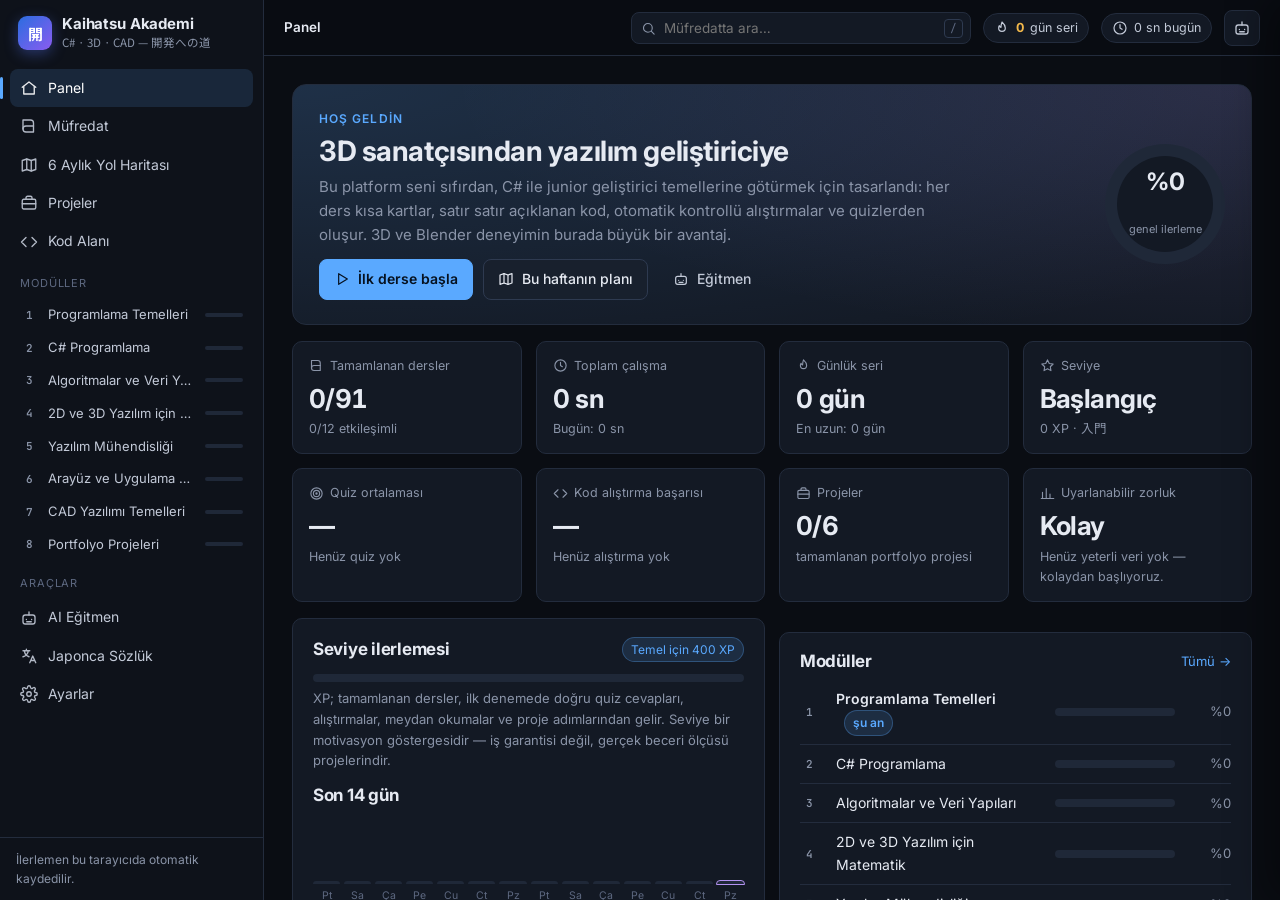
==== academy/index.html @ 4b91a71c "Add Kaihatsu Akademi: interactive C# learning platform (Module 1, tutor, roadmap) Browser-based lear" ====
<!doctype html>
<html lang="tr">
<head>
<meta charset="utf-8">
<meta name="viewport" content="width=device-width, initial-scale=1">
<meta name="description" content="Kaihatsu Akademi — sıfırdan junior yazılım geliştiriciye: C#, algoritmalar, 3D matematik, CAD temelleri, projeler ve Japonca teknik kelimeler.">
<meta name="theme-color" content="#0a0d13">
<title>Kaihatsu Akademi</title>
<link rel="icon" href="data:image/svg+xml,%3Csvg xmlns='http://www.w3.org/2000/svg' viewBox='0 0 32 32'%3E%3Crect width='32' height='32' rx='8' fill='%233b6fe0'/%3E%3Ctext x='16' y='22' font-size='16' text-anchor='middle' fill='white' font-family='sans-serif'%3E%E9%96%8B%3C/text%3E%3C/svg%3E">
<link rel="preconnect" href="https://fonts.googleapis.com">
<link rel="preconnect" href="https://fonts.gstatic.com" crossorigin>
<link href="https://fonts.googleapis.com/css2?family=Inter:wght@400;500;600;700&family=JetBrains+Mono:wght@400;600&family=Noto+Sans+JP:wght@400;600;700&display=swap" rel="stylesheet">
<link rel="stylesheet" href="css/app.css">
</head>
<body>
<noscript><div style="padding:40px;color:#fff;font-family:sans-serif">Bu uygulama JavaScript gerektirir.</div></noscript>
<script type="module" src="js/main.js"></script>
</body>
</html>
---- academy/css/app.css ----
/* Kaihatsu Akademi — koyu, geliştirici aracı estetiği */
:root {
  --bg: #0a0d13;
  --bg-2: #0e121a;
  --panel: #131924;
  --panel-2: #18202d;
  --panel-3: #1f2838;
  --border: #232c3d;
  --border-2: #2e3a50;
  --fg: #e6eaf2;
  --fg-2: #c3cad8;
  --muted: #8a94a8;
  --faint: #5d6880;
  --accent: #5aa9ff;
  --accent-soft: rgba(90, 169, 255, .14);
  --accent-2: #b392f0;
  --ok: #3fd18f;
  --ok-soft: rgba(63, 209, 143, .13);
  --warn: #f2b84b;
  --warn-soft: rgba(242, 184, 75, .13);
  --err: #ff6b6b;
  --err-soft: rgba(255, 107, 107, .13);
  --x: #ff5d6c; --y: #78d35b; --z: #4f9dff;
  --code-bg: #0c1018;
  --radius: 10px;
  --radius-sm: 7px;
  --shadow: 0 10px 30px rgba(0, 0, 0, .35);
  --font: 'Inter', 'Noto Sans JP', system-ui, -apple-system, 'Segoe UI', sans-serif;
  --mono: 'JetBrains Mono', ui-monospace, 'Cascadia Code', Consolas, monospace;
  --jp: 'Noto Sans JP', 'Hiragino Sans', 'Yu Gothic', sans-serif;
  --sidebar-w: 264px;
  --topbar-h: 56px;
  --code-size: 14px;
  color-scheme: dark;
}

* { box-sizing: border-box; }
html, body { margin: 0; height: 100%; }
body {
  background: var(--bg);
  color: var(--fg);
  font: 15px/1.6 var(--font);
  -webkit-font-smoothing: antialiased;
  overflow: hidden;
}
a { color: var(--accent); text-decoration: none; }
svg.ico { width: 16px; height: 16px; flex: none; vertical-align: -3px; }
.stat .k svg.ico { width: 15px; height: 15px; }
a:hover { text-decoration: underline; }
button { font: inherit; color: inherit; }
code, pre, kbd { font-family: var(--mono); }
:focus-visible { outline: 2px solid var(--accent); outline-offset: 2px; }
::selection { background: rgba(90, 169, 255, .35); }
::-webkit-scrollbar { width: 10px; height: 10px; }
::-webkit-scrollbar-thumb { background: #263043; border-radius: 10px; border: 2px solid transparent; background-clip: padding-box; }
::-webkit-scrollbar-track { background: transparent; }

/* ---------- Ana yerleşim ---------- */
.app { display: grid; grid-template-columns: var(--sidebar-w) 1fr; height: 100vh; height: 100dvh; }
.sidebar {
  background: var(--bg-2); border-right: 1px solid var(--border);
  display: flex; flex-direction: column; min-height: 0;
}
.brand { display: flex; align-items: center; gap: 10px; padding: 16px 18px 12px; }
.brand-mark {
  width: 34px; height: 34px; border-radius: 9px; display: grid; place-items: center;
  background: linear-gradient(135deg, #2b6de0, #8a5cf0); font: 700 15px var(--jp); color: #fff;
  box-shadow: 0 4px 14px rgba(90, 120, 255, .35);
}
.brand-name { font-weight: 700; letter-spacing: -.01em; line-height: 1.1; }
.brand-sub { font-size: 11.5px; color: var(--muted); font-family: var(--jp); }
.nav { padding: 6px 10px; overflow-y: auto; flex: 1; }
.nav-section { font-size: 11px; text-transform: uppercase; letter-spacing: .08em; color: var(--faint); padding: 14px 10px 6px; }
.nav a {
  display: flex; align-items: center; gap: 10px; padding: 8px 10px; border-radius: 8px;
  color: var(--fg-2); font-size: 14px; text-decoration: none; position: relative;
}
.nav a:hover { background: var(--panel); color: var(--fg); }
.nav a.active { background: var(--accent-soft); color: #fff; }
.nav a.active::before { content: ''; position: absolute; left: -10px; top: 8px; bottom: 8px; width: 3px; border-radius: 3px; background: var(--accent); }
.nav .ico { width: 18px; height: 18px; flex: none; opacity: .9; }
.nav .mod-link { font-size: 13px; padding: 6px 10px; }
.mod-num { font: 600 11px var(--mono); color: var(--muted); width: 18px; text-align: center; flex: none; }
.mini-bar { margin-left: auto; width: 38px; height: 4px; border-radius: 4px; background: var(--panel-3); overflow: hidden; flex: none; }
.mini-bar i { display: block; height: 100%; background: var(--ok); }
.sidebar-foot { padding: 12px 16px; border-top: 1px solid var(--border); font-size: 12px; color: var(--muted); }

.main { display: flex; flex-direction: column; min-width: 0; min-height: 0; }
.topbar {
  height: var(--topbar-h); flex: none; display: flex; align-items: center; gap: 12px; padding: 0 20px;
  border-bottom: 1px solid var(--border); background: rgba(10, 13, 19, .85); backdrop-filter: blur(8px);
}
.crumbs { font-size: 13.5px; color: var(--muted); white-space: nowrap; overflow: hidden; text-overflow: ellipsis; min-width: 0; }
.crumbs b { color: var(--fg); font-weight: 600; }
.top-search { margin-left: auto; position: relative; width: min(340px, 34vw); }
.top-search input[type=search] {
  width: 100%; background: var(--panel); border: 1px solid var(--border); border-radius: 8px;
  color: var(--fg); padding: 7px 12px 7px 32px; font: 13.5px var(--font);
}
.top-search svg { position: absolute; left: 10px; top: 9px; width: 15px; height: 15px; color: var(--muted); }
.top-search kbd { position: absolute; right: 8px; top: 7px; font-size: 11px; color: var(--faint); border: 1px solid var(--border-2); border-radius: 4px; padding: 0 5px; }
.pill {
  display: inline-flex; align-items: center; gap: 6px; padding: 4px 10px; border-radius: 99px; font-size: 12.5px;
  background: var(--panel); border: 1px solid var(--border); color: var(--fg-2); white-space: nowrap;
}
.pill.streak b { color: var(--warn); }
.icon-btn {
  display: inline-grid; place-items: center; width: 36px; height: 36px; border-radius: 8px; border: 1px solid var(--border);
  background: var(--panel); cursor: pointer; color: var(--fg-2); flex: none;
}
.icon-btn:hover { background: var(--panel-2); color: var(--fg); }
.icon-btn svg { width: 18px; height: 18px; }
.menu-btn { display: none; }
.view { flex: 1; overflow-y: auto; min-height: 0; }
.page { max-width: 1180px; margin: 0 auto; padding: 28px 28px 80px; }
.page.wide { max-width: 1500px; }

/* ---------- Tipografi ---------- */
h1, h2, h3, h4 { line-height: 1.25; margin: 0 0 .5em; letter-spacing: -.015em; }
h1 { font-size: 28px; }
h2 { font-size: 21px; }
h3 { font-size: 17px; }
p { margin: 0 0 .8em; }
.muted { color: var(--muted); }
.small { font-size: 13px; }
.jp { font-family: var(--jp); }
.eyebrow { font-size: 12px; text-transform: uppercase; letter-spacing: .09em; color: var(--accent); font-weight: 600; }
.tri { display: flex; flex-wrap: wrap; gap: 6px 14px; color: var(--muted); font-size: 13.5px; margin-top: 4px; }
.tri .jp { color: var(--accent-2); }
.prose { color: var(--fg-2); }
.prose p, .prose li { color: var(--fg-2); }
.prose b, .prose strong { color: var(--fg); }
.prose ul, .prose ol { padding-left: 1.3em; margin: 0 0 .9em; }
.prose li { margin: .25em 0; }
.prose code, code.inline {
  background: var(--panel-3); border: 1px solid var(--border); border-radius: 5px; padding: 1px 5px; font-size: .88em; color: #ffd28a;
}
.prose pre { background: var(--code-bg); border: 1px solid var(--border); border-radius: 8px; padding: 12px 14px; overflow-x: auto; font-size: 13.5px; }
.prose pre code { background: none; border: 0; padding: 0; color: var(--fg); }
pre.expected { background: var(--code-bg); border: 1px dashed var(--border-2); border-radius: 8px; padding: 10px 14px; font-size: 13.5px; color: #b7f5cf; white-space: pre; overflow-x: auto; }
.callout { border: 1px solid var(--border-2); border-left: 3px solid var(--accent); background: var(--accent-soft); padding: 12px 14px; border-radius: 8px; margin: 12px 0; }
.callout.tip { border-left-color: var(--ok); background: var(--ok-soft); }
.callout.warn { border-left-color: var(--warn); background: var(--warn-soft); }
table.compare { width: 100%; border-collapse: collapse; margin: 10px 0; font-size: 14px; }
table.compare th, table.compare td { border: 1px solid var(--border); padding: 8px 10px; text-align: left; vertical-align: top; }
table.compare th { background: var(--panel-2); color: var(--fg); font-weight: 600; }

/* Terim çipi: <t en ja> */
.term {
  border-bottom: 1px dashed var(--accent-2); cursor: help; position: relative; color: var(--fg);
}
.term .tip {
  display: none; position: absolute; bottom: calc(100% + 6px); left: 50%; transform: translateX(-50%);
  background: #0b0f17; border: 1px solid var(--border-2); border-radius: 8px; padding: 6px 10px; white-space: nowrap;
  font-size: 12.5px; z-index: 20; box-shadow: var(--shadow); line-height: 1.5;
}
.term:hover .tip, .term:focus .tip { display: block; }
.term .tip .en { color: var(--accent); font-weight: 600; }
.term .tip .ja { color: var(--accent-2); font-family: var(--jp); margin-left: 8px; }

/* ---------- Bileşenler ---------- */
.card { background: var(--panel); border: 1px solid var(--border); border-radius: var(--radius); padding: 18px 20px; }
.card + .card { margin-top: 14px; }
.card.flat { background: transparent; }
.card h3 { margin-bottom: 8px; }
.grid { display: grid; gap: 14px; }
.grid.c2 { grid-template-columns: repeat(2, minmax(0, 1fr)); }
.grid.c3 { grid-template-columns: repeat(3, minmax(0, 1fr)); }
.grid.c4 { grid-template-columns: repeat(4, minmax(0, 1fr)); }
.row { display: flex; align-items: center; gap: 10px; flex-wrap: wrap; }
.row.between { justify-content: space-between; }
.spacer { flex: 1; }
.stack > * + * { margin-top: 12px; }

.btn {
  display: inline-flex; align-items: center; justify-content: center; gap: 8px; padding: 8px 14px; border-radius: 8px;
  border: 1px solid var(--border-2); background: var(--panel-2); color: var(--fg); cursor: pointer; font-size: 14px; font-weight: 500;
  text-decoration: none; white-space: nowrap; transition: background .12s, border-color .12s, transform .05s;
}
.btn:hover { background: var(--panel-3); text-decoration: none; }
.btn:active { transform: translateY(1px); }
.btn:disabled { opacity: .45; cursor: not-allowed; }
.btn.primary { background: var(--accent); border-color: var(--accent); color: #06111f; font-weight: 600; }
.btn.primary:hover { background: #77b9ff; }
.btn.ok { background: var(--ok); border-color: var(--ok); color: #062014; font-weight: 600; }
.btn.ghost { background: transparent; border-color: transparent; color: var(--fg-2); }
.btn.ghost:hover { background: var(--panel-2); }
.btn.danger { border-color: rgba(255, 107, 107, .5); color: var(--err); background: transparent; }
.btn.sm { padding: 5px 10px; font-size: 13px; }
.btn svg { width: 16px; height: 16px; }

.badge { display: inline-flex; align-items: center; gap: 5px; font-size: 12px; padding: 2px 8px; border-radius: 99px; background: var(--panel-3); color: var(--fg-2); border: 1px solid var(--border); white-space: nowrap; }
.badge.ok { background: var(--ok-soft); color: var(--ok); border-color: rgba(63, 209, 143, .3); }
.badge.warn { background: var(--warn-soft); color: var(--warn); border-color: rgba(242, 184, 75, .3); }
.badge.err { background: var(--err-soft); color: var(--err); border-color: rgba(255, 107, 107, .3); }
.badge.acc { background: var(--accent-soft); color: var(--accent); border-color: rgba(90, 169, 255, .3); }
.badge.lock { color: var(--faint); }

.bar { height: 8px; background: var(--panel-3); border-radius: 8px; overflow: hidden; }
.bar > i { display: block; height: 100%; background: linear-gradient(90deg, var(--accent), var(--accent-2)); border-radius: 8px; transition: width .4s; }
.bar.ok > i { background: var(--ok); }

input[type=text], input[type=password], input[type=date], input[type=search], textarea, select {
  background: var(--code-bg); border: 1px solid var(--border-2); color: var(--fg); border-radius: 8px; padding: 8px 10px; font: 14px var(--font); width: 100%;
}
textarea { font-family: var(--mono); font-size: 13px; resize: vertical; }
label.field { display: block; font-size: 13px; color: var(--muted); margin-bottom: 4px; }
.check { display: flex; align-items: flex-start; gap: 10px; cursor: pointer; padding: 6px 0; }
.check input { margin-top: 4px; accent-color: var(--ok); width: 16px; height: 16px; flex: none; }
.check.done span { color: var(--muted); text-decoration: line-through; }

.tabs { display: flex; gap: 2px; border-bottom: 1px solid var(--border); overflow-x: auto; }
.tabs button {
  background: none; border: 0; padding: 9px 14px; color: var(--muted); cursor: pointer; font-size: 13.5px; border-bottom: 2px solid transparent; white-space: nowrap;
}
.tabs button.active { color: var(--fg); border-bottom-color: var(--accent); }
.tabs button:hover { color: var(--fg); }

.empty { text-align: center; color: var(--muted); padding: 40px 20px; }
.toast-wrap { position: fixed; right: 18px; bottom: 18px; display: flex; flex-direction: column; gap: 8px; z-index: 100; }
.toast { background: var(--panel-2); border: 1px solid var(--border-2); border-radius: 10px; padding: 10px 14px; box-shadow: var(--shadow); font-size: 14px; animation: pop .25s ease; max-width: 360px; }
.toast.ok { border-left: 3px solid var(--ok); }
.toast.err { border-left: 3px solid var(--err); }
@keyframes pop { from { transform: translateY(8px); opacity: 0; } to { transform: none; opacity: 1; } }

/* ---------- Kod editörü ---------- */
.editor {
  position: relative; background: var(--code-bg); border: 1px solid var(--border); border-radius: var(--radius);
  font: var(--code-size)/1.6 var(--mono); overflow: hidden; min-height: 60px;
}
.editor .gutter {
  flex: none; padding: 12px 0; text-align: right; color: var(--faint); background: #0a0e15; border-right: 1px solid var(--border);
  user-select: none; min-width: 44px; overflow: hidden;
}
.editor .gutter div { padding: 0 10px 0 8px; height: calc(var(--code-size) * 1.6); }
.editor .gutter div.cur { color: var(--fg); background: rgba(90, 169, 255, .12); }
.editor .gutter div.err { color: var(--err); background: var(--err-soft); }
.editor .gutter div.has-exp { color: var(--accent); cursor: pointer; }
.editor .surface { position: relative; min-width: 0; }
.editor pre, .editor textarea {
  margin: 0; padding: 12px 14px; font: inherit; line-height: inherit; tab-size: 4; white-space: pre; border: 0; min-height: 100%;
  letter-spacing: 0; word-spacing: 0;
}
.editor pre { pointer-events: none; color: #d4dae6; position: relative; z-index: 1; min-width: max-content; }
.editor textarea {
  position: absolute; inset: 0; width: 100%; height: 100%; background: transparent; color: transparent; caret-color: #fff;
  resize: none; outline: none; overflow: hidden; z-index: 2; border-radius: 0;
}
.editor.readonly textarea { display: none; }
.editor .hl-line { position: absolute; left: 0; right: 0; height: calc(var(--code-size) * 1.6); background: rgba(90, 169, 255, .16); border-left: 3px solid var(--accent); z-index: 0; pointer-events: none; }
.editor .hl-line.err { background: var(--err-soft); border-left-color: var(--err); }
.editor .hl-line.sel { background: rgba(179, 146, 240, .14); border-left-color: var(--accent-2); }
.editor.readonly pre { pointer-events: auto; cursor: default; }
.editor .line { display: block; min-height: calc(var(--code-size) * 1.6); }
.editor .line.clickable { cursor: pointer; }
.editor .line.clickable:hover { background: rgba(255, 255, 255, .03); }
.tok-kw { color: #c792ea; }
.tok-type { color: #4fd6be; }
.tok-str { color: #c3e88d; }
.tok-num { color: #f78c6c; }
.tok-com { color: #5f6d86; font-style: italic; }
.tok-fn { color: #82aaff; }
.tok-op { color: #89ddff; }

/* ---------- Çalıştırma paneli ---------- */
.runner { border: 1px solid var(--border); border-radius: var(--radius); background: var(--panel); overflow: hidden; }
.runner-bar { display: flex; align-items: center; gap: 8px; padding: 8px 10px; border-bottom: 1px solid var(--border); flex-wrap: wrap; background: var(--panel-2); }
.runner-bar .meta { margin-left: auto; font-size: 12px; color: var(--faint); font-family: var(--mono); }
.console {
  font: 13.5px/1.55 var(--mono); padding: 12px 14px; min-height: 90px; max-height: 320px; overflow: auto; white-space: pre-wrap; word-break: break-word;
  background: #080b11; color: #dfe6f2;
}
.console .placeholder { color: var(--faint); }
.console .err-line { color: var(--err); }
.console .in-echo { color: var(--accent-2); }
.err-box { margin: 10px; border: 1px solid rgba(255, 107, 107, .35); border-radius: 8px; background: var(--err-soft); padding: 10px 12px; font-size: 14px; }
.err-box h4 { margin: 0 0 4px; color: var(--err); font-size: 14px; }
.err-box .why { color: var(--fg-2); }
.err-box .fix { margin-top: 6px; color: var(--fg); }
.err-box .fix::before { content: '💡 '; }
.vars { width: 100%; border-collapse: collapse; font: 13px var(--mono); }
.vars th, .vars td { padding: 6px 12px; border-bottom: 1px solid var(--border); text-align: left; }
.vars th { color: var(--muted); font-weight: 500; font-family: var(--font); font-size: 12px; text-transform: uppercase; letter-spacing: .05em; }
.vars td.t { color: #4fd6be; }
.vars td.v { color: #ffd28a; word-break: break-all; }
.vars tr.changed td { background: rgba(63, 209, 143, .1); }
.stepper { display: flex; align-items: center; gap: 6px; padding: 8px 10px; border-top: 1px solid var(--border); background: var(--panel-2); flex-wrap: wrap; }
.stepper input[type=range] { flex: 1; min-width: 120px; accent-color: var(--accent); }
.stepper .pos { font: 12px var(--mono); color: var(--muted); min-width: 90px; text-align: right; }
.stdin-area { padding: 10px; }
.stdin-area textarea { min-height: 70px; }

/* ---------- Ders sayfası ---------- */
.lesson-head { padding: 22px 28px 0; max-width: 1500px; margin: 0 auto; }
.phases { display: flex; gap: 6px; margin: 16px 0 0; flex-wrap: wrap; }
.phase {
  display: inline-flex; align-items: center; gap: 8px; padding: 7px 12px; border-radius: 8px; font-size: 13px;
  background: var(--panel); border: 1px solid var(--border); color: var(--muted); cursor: pointer;
}
.phase .n { width: 20px; height: 20px; border-radius: 50%; display: grid; place-items: center; font: 600 11px var(--mono); background: var(--panel-3); color: var(--fg-2); }
.phase.active { border-color: var(--accent); color: var(--fg); background: var(--accent-soft); }
.phase.done .n { background: var(--ok); color: #052014; }
.phase.locked { opacity: .5; cursor: not-allowed; }
.lesson-body { max-width: 1500px; margin: 0 auto; padding: 18px 28px 80px; }
.step-card { max-width: 860px; }
.step-wrap { display: grid; grid-template-columns: minmax(0, 1fr); gap: 18px; }
.step-wrap.with-code { grid-template-columns: minmax(0, 1.05fr) minmax(0, 1fr); align-items: start; }
.step-kind { display: inline-flex; align-items: center; gap: 6px; font-size: 12px; font-weight: 600; letter-spacing: .06em; text-transform: uppercase; margin-bottom: 8px; }
.k-concept { color: var(--accent); } .k-analogy { color: var(--accent-2); } .k-visual { color: #4fd6be; }
.k-code { color: #82aaff; } .k-warning { color: var(--warn); } .k-cad { color: #ff9e64; } .k-predict { color: #f78c6c; }
.step-dots { display: flex; gap: 5px; flex-wrap: wrap; align-items: center; }
.step-dots button { width: 26px; height: 6px; border-radius: 6px; border: 0; background: var(--panel-3); cursor: pointer; padding: 0; }
.step-dots button.seen { background: #3b4a64; }
.step-dots button.cur { background: var(--accent); }
.step-nav { display: flex; align-items: center; gap: 10px; margin-top: 18px; flex-wrap: wrap; }
.visual svg { width: 100%; height: auto; display: block; }
.visual { background: var(--code-bg); border: 1px solid var(--border); border-radius: var(--radius); padding: 14px; overflow-x: auto; }
.visual .box { fill: var(--panel-2); stroke: var(--border-2); stroke-width: 1.5; }
.visual .box.hi { fill: rgba(90, 169, 255, .14); stroke: var(--accent); }
.visual .box.dim { fill: transparent; stroke-dasharray: 4 4; }
.visual .box.ok { fill: var(--ok-soft); stroke: var(--ok); }
.visual .box.warn { fill: var(--warn-soft); stroke: var(--warn); }
.visual .box.err { fill: var(--err-soft); stroke: var(--err); }
.visual .t1 { fill: var(--fg); font-weight: 600; font-family: var(--font); }
.visual .t2 { fill: var(--muted); font-size: 12px; font-family: var(--font); }
.visual .t3 { fill: var(--accent); font-size: 11.5px; font-family: var(--font); }
.visual text.mono, .visual .mono { font-family: var(--mono); }
.visual .ln { stroke: var(--border-2); stroke-width: 1.5; fill: none; }
.visual .acc { fill: var(--accent); }
.explain-panel { border: 1px solid var(--border); background: var(--panel-2); border-radius: var(--radius); padding: 12px 14px; font-size: 14px; min-height: 70px; }
.explain-panel .ln-no { font: 600 12px var(--mono); color: var(--accent); margin-right: 6px; }
.option-list { display: grid; gap: 8px; margin: 12px 0; }
.option {
  text-align: left; padding: 10px 14px; border-radius: 8px; border: 1px solid var(--border-2); background: var(--panel-2); cursor: pointer;
  display: flex; gap: 10px; align-items: flex-start; font-size: 14.5px; color: var(--fg);
}
.option:hover:not(:disabled) { border-color: var(--accent); }
.option .key { font: 600 12px var(--mono); color: var(--muted); border: 1px solid var(--border-2); border-radius: 5px; padding: 0 6px; margin-top: 2px; flex: none; }
.option pre { margin: 0; font: 13.5px var(--mono); white-space: pre-wrap; }
.option.correct { border-color: var(--ok); background: var(--ok-soft); }
.option.wrong { border-color: var(--err); background: var(--err-soft); }
.option:disabled { cursor: default; }
.feedback { border-radius: 8px; padding: 12px 14px; margin-top: 10px; font-size: 14.5px; }
.feedback.ok { background: var(--ok-soft); border: 1px solid rgba(63, 209, 143, .35); }
.feedback.bad { background: var(--err-soft); border: 1px solid rgba(255, 107, 107, .35); }
.feedback.info { background: var(--accent-soft); border: 1px solid rgba(90, 169, 255, .3); }
.feedback h4 { margin: 0 0 4px; font-size: 15px; }
.diff { display: grid; grid-template-columns: 1fr 1fr; gap: 8px; margin-top: 8px; }
.diff pre { margin: 0; background: var(--code-bg); border: 1px solid var(--border); border-radius: 6px; padding: 8px 10px; font-size: 12.5px; white-space: pre-wrap; max-height: 180px; overflow: auto; }
.diff .lbl { font-size: 11.5px; color: var(--muted); text-transform: uppercase; letter-spacing: .05em; margin-bottom: 3px; }
.ex-layout { display: grid; grid-template-columns: minmax(300px, .9fr) minmax(0, 1.25fr); gap: 18px; align-items: start; }
.ex-side { position: sticky; top: 0; }
.hint { border: 1px solid rgba(242, 184, 75, .3); background: var(--warn-soft); border-radius: 8px; padding: 9px 12px; font-size: 14px; margin-top: 8px; }
.hint b { color: var(--warn); }
.checks { list-style: none; padding: 0; margin: 10px 0 0; font-size: 13.5px; }
.checks li { display: flex; gap: 8px; padding: 3px 0; color: var(--fg-2); }
.checks li .i { width: 18px; flex: none; text-align: center; }
.vocab-table { width: 100%; border-collapse: collapse; font-size: 14px; }
.vocab-table th, .vocab-table td { padding: 8px 10px; border-bottom: 1px solid var(--border); text-align: left; }
.vocab-table th { color: var(--muted); font-size: 12px; text-transform: uppercase; letter-spacing: .05em; font-weight: 500; }
.vocab-table td.ja { font-family: var(--jp); font-size: 16px; color: var(--accent-2); }
.vocab-table td.ro { color: var(--muted); font-style: italic; }
.speak { background: none; border: 0; cursor: pointer; color: var(--muted); padding: 2px 4px; }
.speak:hover { color: var(--fg); }

/* ---------- Pano (dashboard) ---------- */
.hero {
  background: radial-gradient(1200px 300px at 0% 0%, rgba(90, 169, 255, .16), transparent), radial-gradient(800px 260px at 100% 0%, rgba(179, 146, 240, .14), transparent), var(--panel);
  border: 1px solid var(--border); border-radius: 14px; padding: 24px 26px; display: grid; grid-template-columns: 1fr auto; gap: 20px; align-items: center;
}
.stat { background: var(--panel); border: 1px solid var(--border); border-radius: var(--radius); padding: 14px 16px; }
.stat .k { font-size: 12.5px; color: var(--muted); display: flex; align-items: center; gap: 6px; }
.stat .v { font-size: 26px; font-weight: 700; letter-spacing: -.02em; margin-top: 2px; font-variant-numeric: tabular-nums; }
.stat .s { font-size: 12.5px; color: var(--muted); }
.ring { --p: 0; width: 120px; height: 120px; border-radius: 50%; display: grid; place-items: center;
  background: conic-gradient(var(--accent) calc(var(--p) * 1%), var(--panel-3) 0); }
.ring > div { width: 96px; height: 96px; border-radius: 50%; background: var(--panel); display: grid; place-items: center; text-align: center; }
.ring b { font-size: 24px; display: block; line-height: 1; }
.ring span { font-size: 11px; color: var(--muted); }
.activity { display: flex; align-items: flex-end; gap: 4px; height: 70px; }
.activity div { flex: 1; background: var(--panel-3); border-radius: 3px 3px 0 0; min-height: 3px; position: relative; }
.activity div.has { background: linear-gradient(180deg, var(--accent), #3b6fd0); }
.activity div.today { outline: 1px solid var(--accent-2); }
.act-labels { display: flex; gap: 4px; font-size: 10.5px; color: var(--faint); margin-top: 4px; }
.act-labels span { flex: 1; text-align: center; }
.mod-row { display: grid; grid-template-columns: 26px 1fr 120px 46px; gap: 10px; align-items: center; padding: 8px 0; border-bottom: 1px solid var(--border); font-size: 14px; }
.mod-row:last-child { border-bottom: 0; }

/* ---------- Müfredat ---------- */
.mod-card { display: block; color: inherit; text-decoration: none !important; transition: border-color .15s, transform .15s; }
.mod-card:hover { border-color: var(--border-2); transform: translateY(-1px); }
.mod-card .num { font: 700 13px var(--mono); color: var(--accent); }
.lesson-list { list-style: none; padding: 0; margin: 0; }
.lesson-item { display: flex; align-items: center; gap: 12px; padding: 12px 14px; border: 1px solid var(--border); border-radius: 9px; background: var(--panel); margin-bottom: 8px; color: var(--fg); text-decoration: none !important; }
.lesson-item:hover { border-color: var(--border-2); background: var(--panel-2); }
.lesson-item.locked { opacity: .6; }
.lesson-item .st { width: 28px; height: 28px; border-radius: 50%; display: grid; place-items: center; flex: none; background: var(--panel-3); font: 600 12px var(--mono); color: var(--fg-2); }
.lesson-item .st.done { background: var(--ok); color: #052014; }
.lesson-item .st.cur { background: var(--accent); color: #06111f; }
.lesson-item .t { flex: 1; min-width: 0; }
.lesson-item .t small { display: block; color: var(--muted); font-size: 12.5px; }

/* ---------- Eğitmen ---------- */
.tutor-drawer {
  position: fixed; top: 0; right: 0; bottom: 0; width: min(440px, 100vw); background: var(--bg-2); border-left: 1px solid var(--border);
  box-shadow: -10px 0 40px rgba(0, 0, 0, .4); transform: translateX(100%); transition: transform .25s ease; z-index: 60; display: flex; flex-direction: column;
}
.tutor-drawer.open { transform: none; }
.tutor { display: flex; flex-direction: column; min-height: 0; height: 100%; }
.tutor-head { padding: 14px 16px; border-bottom: 1px solid var(--border); display: flex; align-items: center; gap: 10px; }
.tutor-avatar { width: 34px; height: 34px; border-radius: 50%; background: linear-gradient(135deg, #3fd18f, #2b8de0); display: grid; place-items: center; font-family: var(--jp); font-weight: 700; color: #04121c; flex: none; }
.tutor-msgs { flex: 1; overflow-y: auto; padding: 14px 16px; display: flex; flex-direction: column; gap: 12px; min-height: 0; }
.msg { max-width: 92%; padding: 10px 13px; border-radius: 12px; font-size: 14px; line-height: 1.55; }
.msg.user { align-self: flex-end; background: var(--accent-soft); border: 1px solid rgba(90, 169, 255, .3); }
.msg.bot { align-self: flex-start; background: var(--panel); border: 1px solid var(--border); }
.msg.bot pre { background: var(--code-bg); border: 1px solid var(--border); border-radius: 6px; padding: 8px 10px; overflow-x: auto; font-size: 12.5px; }
.msg.bot code { background: var(--panel-3); border-radius: 4px; padding: 0 4px; font-size: .9em; }
.msg.bot pre code { background: none; padding: 0; }
.msg.bot ul, .msg.bot ol { padding-left: 1.2em; margin: .3em 0; }
.msg .src { font-size: 11.5px; color: var(--faint); margin-top: 6px; }
.tutor-quick { display: flex; gap: 6px; flex-wrap: wrap; padding: 8px 16px; border-top: 1px solid var(--border); }
.tutor-quick button { font-size: 12.5px; padding: 5px 9px; border-radius: 99px; border: 1px solid var(--border-2); background: var(--panel); cursor: pointer; color: var(--fg-2); }
.tutor-quick button:hover { border-color: var(--accent); color: var(--fg); }
.tutor-input { display: flex; gap: 8px; padding: 10px 16px 16px; }
.tutor-input textarea { min-height: 44px; max-height: 140px; font-family: var(--font); font-size: 14px; }
.typing::after { content: '▍'; animation: blink 1s infinite; color: var(--accent); }
@keyframes blink { 50% { opacity: 0; } }
.scrim { position: fixed; inset: 0; background: rgba(0, 0, 0, .45); z-index: 55; display: none; }
.scrim.show { display: block; }

/* ---------- Kelime kartları ---------- */
.flash { perspective: 1000px; max-width: 520px; margin: 0 auto; }
.flash-inner { position: relative; height: 260px; transition: transform .5s; transform-style: preserve-3d; cursor: pointer; }
.flash.flipped .flash-inner { transform: rotateY(180deg); }
.flash-face { position: absolute; inset: 0; backface-visibility: hidden; border-radius: 14px; border: 1px solid var(--border-2); background: var(--panel); display: grid; place-items: center; text-align: center; padding: 20px; }
.flash-face.back { transform: rotateY(180deg); background: var(--panel-2); }
.flash-face .big { font-size: 44px; font-family: var(--jp); color: var(--accent-2); }

/* ---------- Yol haritası ---------- */
.week { border: 1px solid var(--border); border-radius: 10px; background: var(--panel); margin-bottom: 10px; overflow: hidden; }
.week summary { list-style: none; cursor: pointer; padding: 12px 16px; display: flex; align-items: center; gap: 12px; }
.week summary::-webkit-details-marker { display: none; }
.week.current { border-color: var(--accent); }
.week .wn { font: 700 12px var(--mono); color: var(--accent); width: 56px; flex: none; }
.week .body { padding: 4px 16px 16px; border-top: 1px solid var(--border); }
.day { display: grid; grid-template-columns: 110px 1fr; gap: 10px; padding: 8px 0; border-bottom: 1px dashed var(--border); }
.day:last-child { border-bottom: 0; }

/* ---------- Demo tuvalleri ---------- */
.demo { border: 1px solid var(--border); border-radius: var(--radius); background: var(--code-bg); overflow: hidden; }
.demo-bar { display: flex; gap: 6px; flex-wrap: wrap; padding: 8px; border-bottom: 1px solid var(--border); background: var(--panel-2); align-items: center; }
.demo-bar .btn.active { border-color: var(--accent); background: var(--accent-soft); }
.demo canvas { display: block; width: 100%; touch-action: none; }
.demo-status { font: 12px var(--mono); color: var(--muted); padding: 6px 10px; border-top: 1px solid var(--border); display: flex; gap: 16px; flex-wrap: wrap; }
.demo-controls { display: grid; grid-template-columns: repeat(3, minmax(0, 1fr)); gap: 8px 14px; padding: 10px; border-top: 1px solid var(--border); font-size: 12.5px; }
.demo-controls label { display: flex; align-items: center; gap: 6px; }
.demo-controls input[type=range] { flex: 1; min-width: 0; }
.demo-controls .ax-x { color: var(--x); } .demo-controls .ax-y { color: var(--y); } .demo-controls .ax-z { color: var(--z); }

/* ---------- Duyarlı (responsive) ---------- */
@media (max-width: 1100px) {
  .step-wrap.with-code, .ex-layout { grid-template-columns: minmax(0, 1fr); }
  .ex-side { position: static; }
  .grid.c4 { grid-template-columns: repeat(2, minmax(0, 1fr)); }
}
@media (max-width: 860px) {
  .app { grid-template-columns: 1fr; }
  .sidebar { position: fixed; inset: 0 auto 0 0; width: min(300px, 86vw); z-index: 70; transform: translateX(-100%); transition: transform .25s; }
  .sidebar.open { transform: none; }
  .menu-btn { display: inline-grid; }
  .topbar { padding: 0 12px; gap: 8px; }
  .top-search { width: auto; flex: 1; }
  .top-search kbd { display: none; }
  .pill.time { display: none; }
  .page, .lesson-body { padding: 18px 16px 70px; }
  .lesson-head { padding: 16px 16px 0; }
  .grid.c2, .grid.c3 { grid-template-columns: minmax(0, 1fr); }
  .hero { grid-template-columns: 1fr; }
  .diff { grid-template-columns: 1fr; }
  .mod-row { grid-template-columns: 22px 1fr 60px 40px; }
  .day { grid-template-columns: 1fr; gap: 2px; }
  .demo-controls { grid-template-columns: minmax(0, 1fr); }
  .proj-grid { grid-template-columns: minmax(0, 1fr) !important; }
  h1 { font-size: 23px; }
}
@media (max-width: 520px) {
  .grid.c4 { grid-template-columns: minmax(0, 1fr) minmax(0, 1fr); }
  .stat .v { font-size: 21px; }
  .crumbs { display: none; }
  .phase { padding: 6px 9px; font-size: 12px; }
}
@media (prefers-reduced-motion: reduce) { * { transition: none !important; animation: none !important; } }
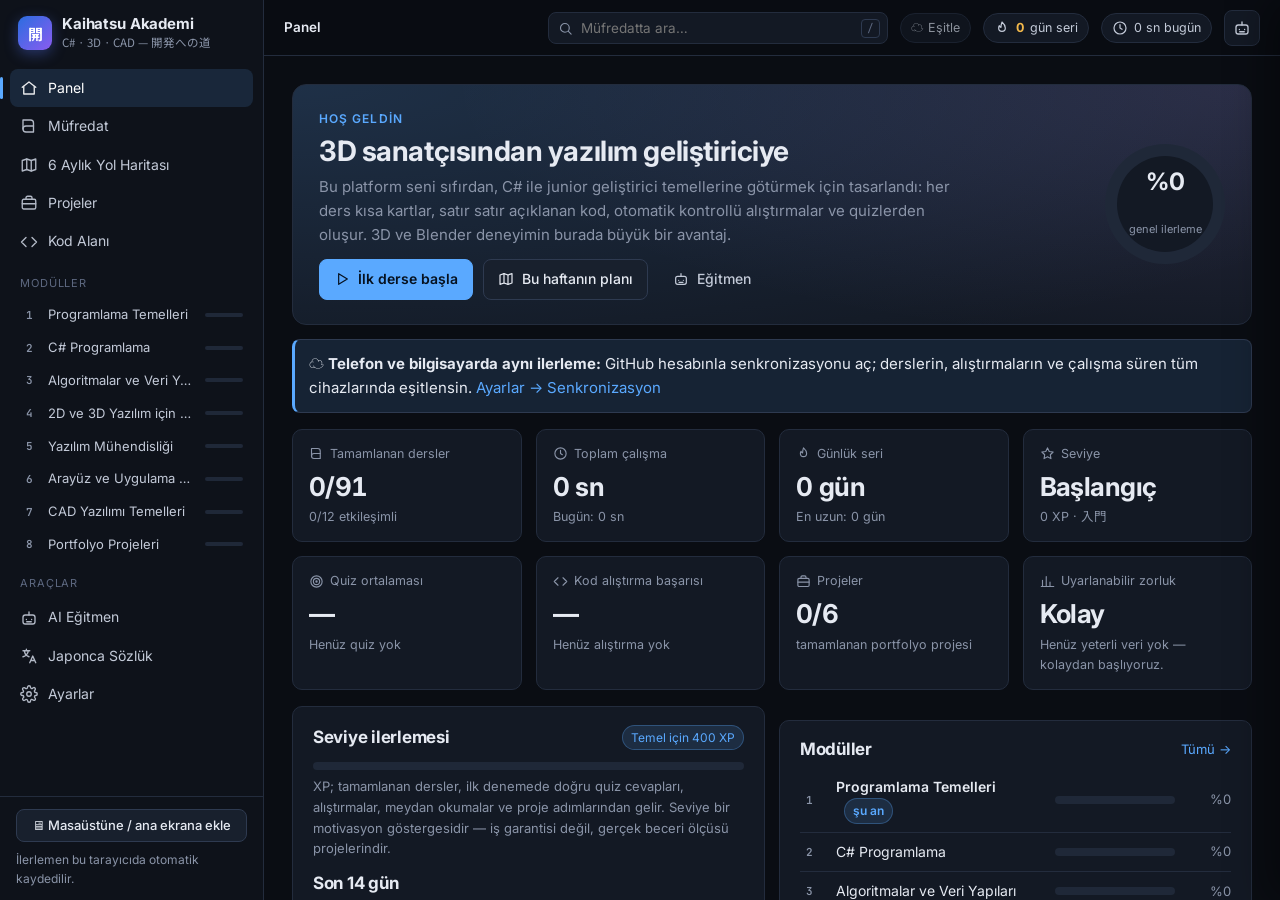
==== commit a3927b7b: "Make Kaihatsu Akademi installable on desktop and home screen (PWA) Web app manifest and icons, netwo" ====
--- a/academy/index.html
+++ b/academy/index.html
@@ -6,7 +6,14 @@
 <meta name="description" content="Kaihatsu Akademi — sıfırdan junior yazılım geliştiriciye: C#, algoritmalar, 3D matematik, CAD temelleri, projeler ve Japonca teknik kelimeler.">
 <meta name="theme-color" content="#0a0d13">
 <title>Kaihatsu Akademi</title>
-<link rel="icon" href="data:image/svg+xml,%3Csvg xmlns='http://www.w3.org/2000/svg' viewBox='0 0 32 32'%3E%3Crect width='32' height='32' rx='8' fill='%233b6fe0'/%3E%3Ctext x='16' y='22' font-size='16' text-anchor='middle' fill='white' font-family='sans-serif'%3E%E9%96%8B%3C/text%3E%3C/svg%3E">
+<link rel="icon" type="image/png" sizes="32x32" href="icons/favicon-32.png">
+<link rel="icon" type="image/png" sizes="192x192" href="icons/icon-192.png">
+<link rel="apple-touch-icon" href="icons/apple-touch-icon.png">
+<link rel="manifest" href="manifest.webmanifest">
+<meta name="apple-mobile-web-app-capable" content="yes">
+<meta name="mobile-web-app-capable" content="yes">
+<meta name="apple-mobile-web-app-title" content="Kaihatsu">
+<meta name="apple-mobile-web-app-status-bar-style" content="black">
 <link rel="preconnect" href="https://fonts.googleapis.com">
 <link rel="preconnect" href="https://fonts.gstatic.com" crossorigin>
 <link href="https://fonts.googleapis.com/css2?family=Inter:wght@400;500;600;700&family=JetBrains+Mono:wght@400;600&family=Noto+Sans+JP:wght@400;600;700&display=swap" rel="stylesheet">
--- a/academy/css/app.css
+++ b/academy/css/app.css
@@ -357,7 +357,7 @@
 .checks li .i { width: 18px; flex: none; text-align: center; }
 .vocab-table { width: 100%; border-collapse: collapse; font-size: 14px; }
 .vocab-table th, .vocab-table td { padding: 8px 10px; border-bottom: 1px solid var(--border); text-align: left; }
-.vocab-table th { color: var(--muted); font-size: 12px; text-transform: uppercase; letter-spacing: .05em; font-weight: 500; }
+.vocab-table th { color: var(--muted); font-size: 12px; letter-spacing: .05em; font-weight: 500; }
 .vocab-table td.ja { font-family: var(--jp); font-size: 16px; color: var(--accent-2); }
 .vocab-table td.ro { color: var(--muted); font-style: italic; }
 .speak { background: none; border: 0; cursor: pointer; color: var(--muted); padding: 2px 4px; }
